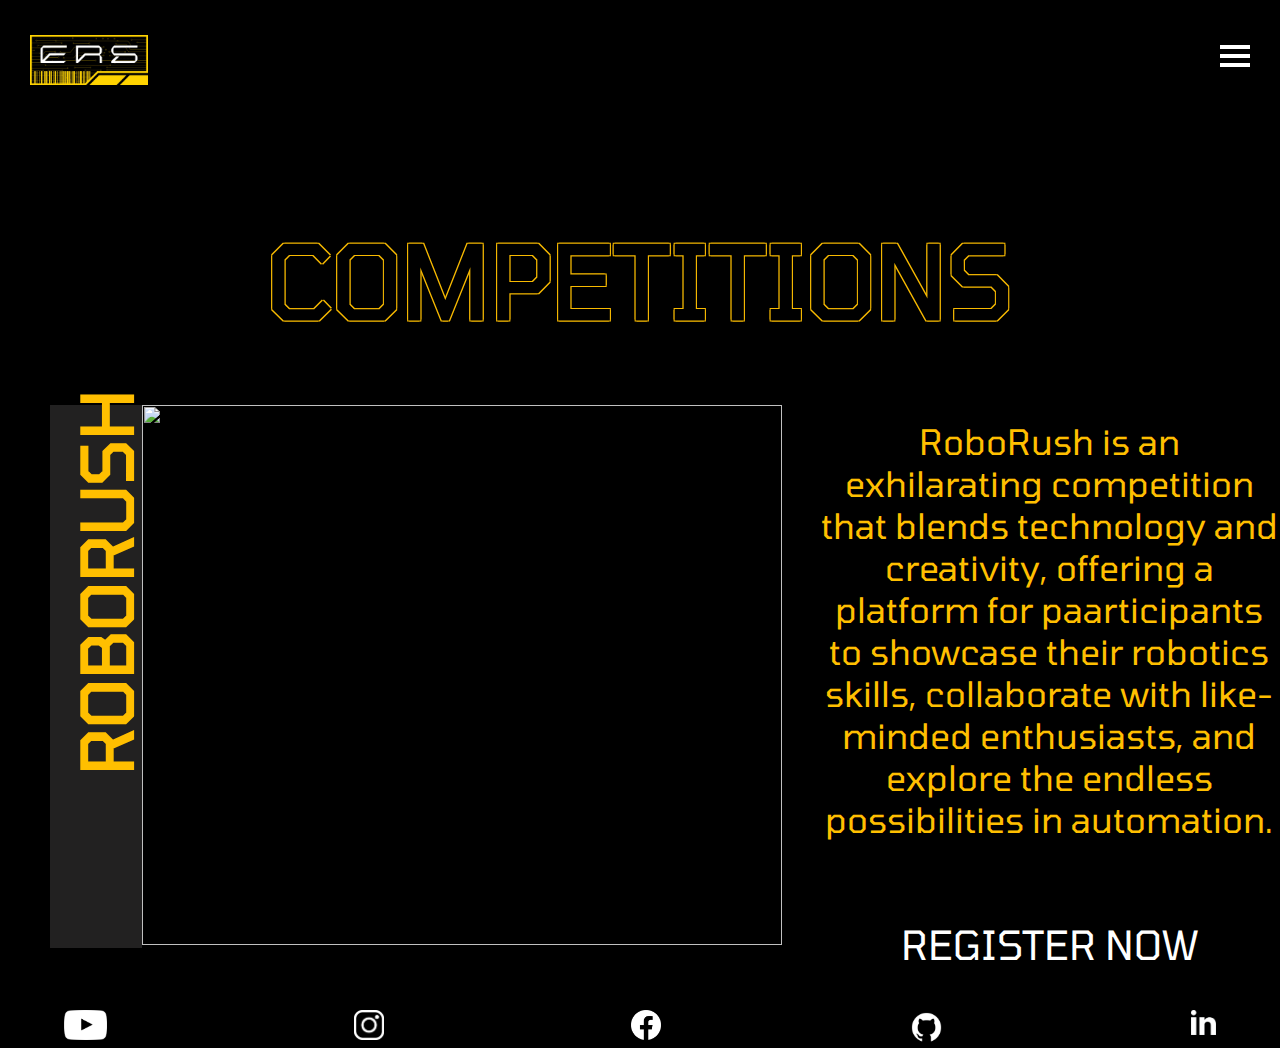
==== competitions.html @ dd45a079 "Add files via upload" ====
<!DOCTYPE html>
<html lang="en">
<head>
    <meta charset="UTF-8">
    <meta name="viewport" content="width=device-width, initial-scale=1.0">
    <title>Electronics and Robotics Society</title>
    <link rel="stylesheet" href="compstyle.css">
    <script src="competitionscript.js"></script>>
</head>
<body>
    <div class="header1">
        <div class="Header">
            <a href="https://www.iiitdmj.ac.in/robotics.iiitdmj.ac.in/" class="logolink">
            <img src="logo.jpg.jpg" id="logo">
            </a>
            <div class="menu-container">
                <div class="hamburger" onclick="toggleMenu()">
                <div class="line"></div>
                <div class="line"></div>
                <div class="line"></div>
                </div>
                <div id="sideMenu" class="side-menu">
                    <br><br>
                    <a href="#">Team</a>
                    <a href="#">Our Projects</a>
                    <a href="competitions.html" style="text-decoration:none">Competitions</a>
                    <a href="#">Sessions</a>
                    <a href="#">Gallery</a>
                    <a href="#">Alumni</a>
                </div>
            </div>
        </div>
    </div>
    <div class="content">
        <div class="competitionstitle">
            <center><h1>COMPETITIONS</h1></center>
        </div>
        <div class="ROBORUSH">
            <div class="ROBOtop">
                <div class="sidebar">
                    <h1 class="robotitle">ROBORUSH</h1>
                </div>
                <span>
                    <img src="roborush.jpg" class="roborushimg">
                </span>
            </div>
            <span class="roborushcontent">
                <p class="robocontent">
                    RoboRush is an exhilarating competition that blends technology and creativity, offering a platform for paarticipants to showcase their robotics skills, collaborate with like-minded enthusiasts, and explore the endless possibilities in automation.
                </p>
                <a href="#" style="text-decoration:none" class="register"><center>
                    REGISTER NOW
                </center>
                </a>
            </span>
        </div>
    </div>
    <div class="footer">
        <div class="footercontent">
            <footer>
            <span>
                <a href="https://www.youtube.com/channel/UCPY8rVtrR8cCqb3jmMtek4w" class="ytlink" target="_blank">
                    <img src="ytlogo.png" id="ytlogo" height="30px" width="42.607489597780859916782246879334px">
                </a>
            </span>
            <span>
                <a href="https://www.instagram.com/ers_iiitdmj/" class="instalink" target="_blank">
                <img src="instalogo.jpg" id="instalogo" height="30px" width="30px">
                </a>
            </span>
            <span>
                <a href="https://www.facebook.com/ers.iiitdmj/" class="fblink" target="_blank">
                <img src="fblogo.png" id="fblogo" height="30px" width="30px">
                </a>
            </span>
            <span>
                <a href="https://github.com/ERS-IIITJ" class="ghlink" target="_blank">
                    <img src="githublogo.png" id="ghlogo" height="35px" width="35px">
                </a>
            </span>
            <span>
                <a href="https://www.linkedin.com/company/robotics-electronics-club-iiitdmj/" class="lilink" target="_blank">
                    <img src="linkedinlogo.jpg" id="lilogo" height="25px" width="25px">
                </a>
            </span>
        </footer>
        </div>
    </div>
    <script src="https://unpkg.com/typed.js@2.1.0/dist/typed.umd.js"></script>

    <script>
        var typed = new Typed(".text-slider", {
        strings: ["Innovate.","Build.","Inspire."],
        typeSpeed: 80,
        loop: true,
        backDelay: 1000,
        backSpeed: 50,
        });
    </script>
</body>
</html>
---- compstyle.css ----
@font-face {
    font-family: Tomorrow-Regular;
    src: url("Tomorrow-Regular.ttf");
}

.Header {
    display: flex;
    justify-content: space-between;
    align-items: center;
    padding: 20px;
    background-color: #000000;
    position: fixed;
    top: 0;
    left: 0;
    width: 100%;
    z-index: 10;
}

body {
    font-family: Tomorrow-Regular;
    margin: 0;
    padding: 0;
    overflow-x: hidden;
    background-color: #000000;
}

.logolink {
    display: block;
}

#logo {
    margin-top: 10px;
    margin-left: 10px;
    width: 118px;
    height: 50px;
}

.menu-container {
    position: relative;
    display: flex;
    justify-content: flex-end;
    z-index: 3;
}

.hamburger {
    width: 30px;
    cursor: pointer;
    margin: 20px;
    margin-right: 50px;
    transition: transform 0.4s ease;
}

.hamburger.slide-out {
    transform: translateX(-180px); /* Move the hamburger icon out of view */
    z-index: 2;
}

.hamburger {
    transform: translateX(0); /* Resets to original position */
}

.line {
    width: 100%;
    height: 4px;
    right: 0;
    z-index: 2;
    background-color: rgb(255, 255, 255);
    margin: 5px 0;
    transition: 0.4s;
}

.side-menu {
    height: 100%;
    width: 0;
    position: fixed;
    top: 0;
    right: 0;
    background-color: #000000;
    overflow-x: hidden;
    transition: 0.4s;
    padding-top: 60px;
}

.content {
    margin-top: 200px;
    color: #ffbf00;
}

.competitionstitle {
    color: black;
    text-shadow: -1px -1px 0 #f8ba00, 1px -1px 0 rgb(248, 186, 0), -1px 1px 0 #f8ba00, 1px 1px 0 #f8ba00;
    font-size: 50px;
    width: 100%;
}

.side-menu a {
    padding: 8px 8px 8px 32px;
    text-decoration: none;
    font-size: 25px;
    color: #fff;
    display: block;
    z-index: 1;
}

.side-menu a:hover {
    color: #f8ba00;
}

.side-menu.active {
    width: 250px;
    opacity: 0.8;
}

.class {
    display: flex;
    justify-content: center;
    align-items: center;
    height: 100vh;
    color: #fff;
    font-size: 30px;
}

.robotitle {
    transform: rotateZ(270deg);
    margin-top: 175%;
    margin-left: 20%;
    
}

.sidebar {
    font-size: 35px;
    width: 12%;
    background-color: rgb(34, 33, 33);
    text-align: center;
    padding-top:130px ;
}

.ROBORUSH {
    display: flex;
    justify-content: center; /* Centers items horizontally */
    align-items: center; /* Centers items vertically */
    height: 60vh; /* Adjust height if necessary */
    width: 100%;
    margin: 0 auto; /* Centers the entire block horizontally */
}

.ROBOtop{
    display: flex;
    padding-left: 50px;
    width: 60%;
}

.roborushcontent{
    width: 40%;
}

.robocontent{
    font-size: 35px;
    margin-bottom: 80px;
    text-align: center;
}

.register{
    font-size: 40px;
    color: white;
}

.roborushimg {
    height: 60vh;
    width: 50vw;
}

footer {
    display: flex;
    justify-content: space-between;
    margin-left: 5%;
    margin-right: 5%;
    margin-top: 5%;
}

.ytlink, .instalink, .fblink, .gilink, .lilink {
    height: 20px;
    width: 20px;
}

/* ========== Media Queries for Responsive Design ========== */

/* For tablets and smaller screens (max-width: 768px) */
@media (max-width: 1025px) {
    .Header {
        padding: 10px;
    }

    #logo {
        width: 90px;
        height: 40px;
    }

    .hamburger {
        width: 25px;
        margin-right: 20px;
    }

    .competitionstitle {
        font-size: 40px;
    }

    .robotitle {
        margin-top: 25vw;
        margin-left: 2%;
        font-size: 6vw;
    }

    .sidebar {
        font-size: 28px;
        width: 10%;
    }

    .ROBORUSH {
        flex-direction: column; /* Stack items vertically */
        justify-content: center;
        align-items: center; /* Centers both horizontally and vertically */
        height: auto;
        width: 100%;
        margin: 0 auto;
    }

    .roborushimg {
        width: 90vw; /* Adjust image width for smaller screens */
        height: auto;
    }

    .ROBOtop {
        width: 100%;
        justify-content: center;
    }

    .roborushcontent {
        width: 100%;
        text-align: center; /* Center the text in smaller screens */
    }

    footer {
        flex-direction: column;
        margin: 2%;
    }
}

@media (max-width: 500px) {
    .Header {
        padding: 10px;
    }

    #logo {
        width: 90px;
        height: 40px;
    }

    .hamburger {
        width: 25px;
        margin-right: 20px;
    }

    .competitionstitle {
        font-size: 40px;
    }

    .robotitle {
        margin-top: 25vw;
        margin-left: 2%;
        font-size: 6vw;
    }

    .sidebar {
        font-size: 28px;
        width: 10%;
    }

    .ROBORUSH {
        flex-direction: column; /* Stack items vertically */
        justify-content: center;
        align-items: center; /* Centers both horizontally and vertically */
        height: auto;
        width: 100%;
        margin: 0 auto;
    }

    .roborushimg {
        width: 90vw; /* Adjust image width for smaller screens */
        height: auto;
    }

    .ROBOtop {
        width: 100%;
        justify-content: center;
    }

    .roborushcontent {
        width: 100%;
        text-align: center; /* Center the text in smaller screens */
    }

    footer {
        flex-direction: column;
        margin: 2%;
    }
}
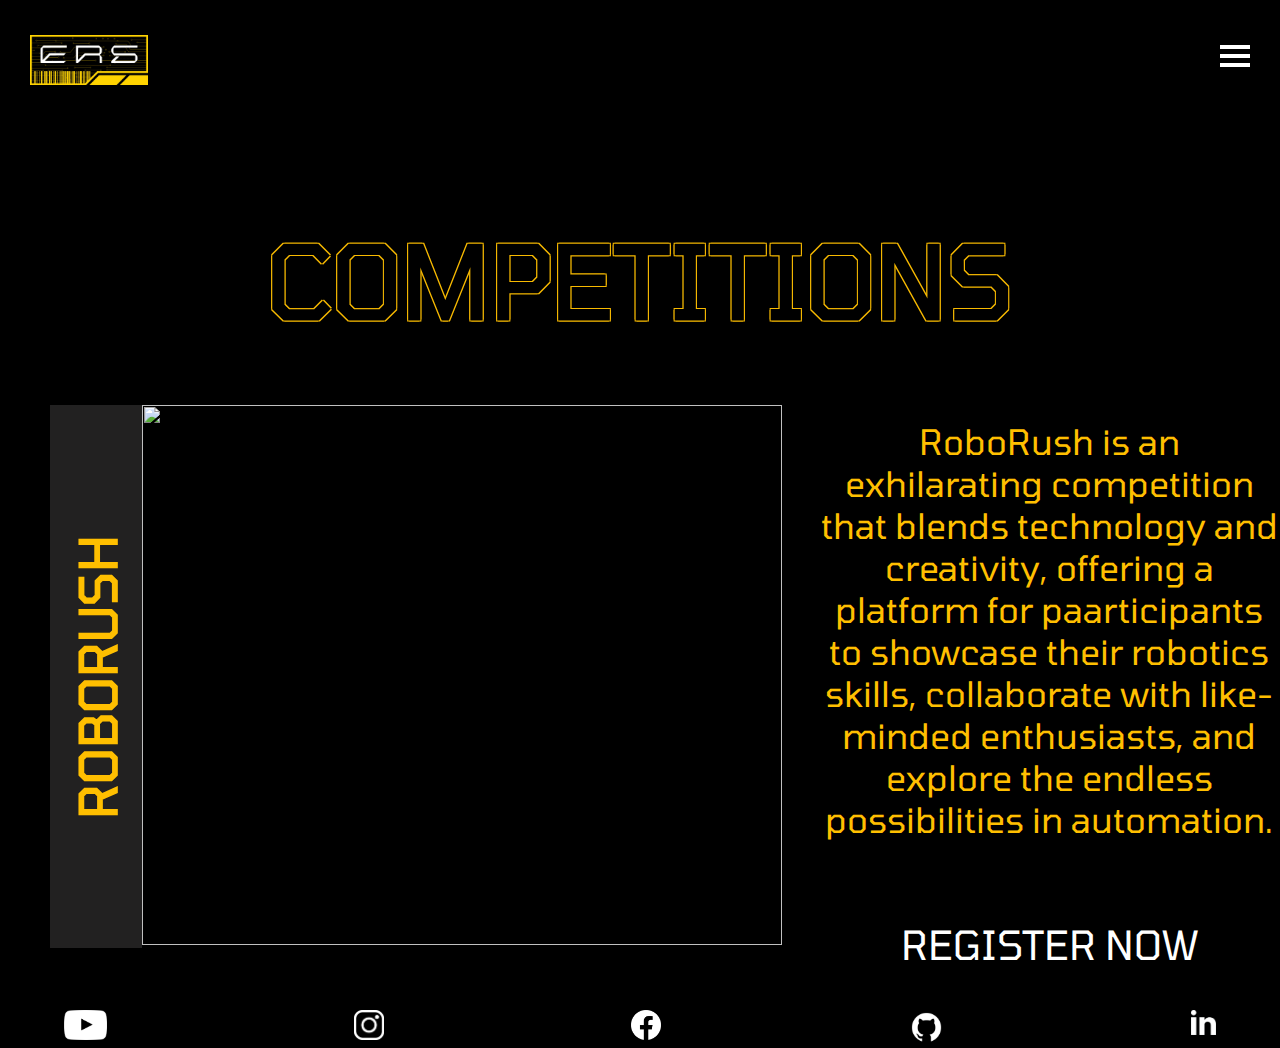
==== commit 6ac5176a: "Update competitions.html" ====
--- a/competitions.html
+++ b/competitions.html
@@ -40,9 +40,9 @@
                 <div class="sidebar">
                     <h1 class="robotitle">ROBORUSH</h1>
                 </div>
-                <span>
+                <div>
                     <img src="roborush.jpg" class="roborushimg">
-                </span>
+                </div>
             </div>
             <span class="roborushcontent">
                 <p class="robocontent">
@@ -98,4 +98,4 @@
         });
     </script>
 </body>
-</html>+</html>
--- a/compstyle.css
+++ b/compstyle.css
@@ -121,18 +121,19 @@
 }
 
 .robotitle {
-    transform: rotateZ(270deg);
-    margin-top: 175%;
-    margin-left: 20%;
+    transform: rotateZ(-90deg);
+    /* margin-top: auto;
+    margin-left: auto; */
     
 }
 
 .sidebar {
-    font-size: 35px;
+    font-size: 2vw;
     width: 12%;
     background-color: rgb(34, 33, 33);
-    text-align: center;
-    padding-top:130px ;
+    display: flex;
+    justify-content: center;
+    align-items: center;
 }
 
 .ROBORUSH {
@@ -202,11 +203,11 @@
     }
 
     .competitionstitle {
-        font-size: 40px;
+        font-size: 6vw;
     }
 
     .robotitle {
-        margin-top: 25vw;
+        margin-top: 10vw;
         margin-left: 2%;
         font-size: 6vw;
     }
@@ -214,6 +215,7 @@
     .sidebar {
         font-size: 28px;
         width: 10%;
+        height: auto;
     }
 
     .ROBORUSH {
@@ -222,86 +224,26 @@
         align-items: center; /* Centers both horizontally and vertically */
         height: auto;
         width: 100%;
-        margin: 0 auto;
     }
 
     .roborushimg {
-        width: 90vw; /* Adjust image width for smaller screens */
+        width: 90%; /* Adjust image width for smaller screens */
         height: auto;
     }
 
     .ROBOtop {
         width: 100%;
         justify-content: center;
+        height: auto;
     }
 
     .roborushcontent {
-        width: 100%;
+        width: 90%;
+        font-size: 2vw;
         text-align: center; /* Center the text in smaller screens */
     }
 
     footer {
-        flex-direction: column;
         margin: 2%;
     }
 }
-
-@media (max-width: 500px) {
-    .Header {
-        padding: 10px;
-    }
-
-    #logo {
-        width: 90px;
-        height: 40px;
-    }
-
-    .hamburger {
-        width: 25px;
-        margin-right: 20px;
-    }
-
-    .competitionstitle {
-        font-size: 40px;
-    }
-
-    .robotitle {
-        margin-top: 25vw;
-        margin-left: 2%;
-        font-size: 6vw;
-    }
-
-    .sidebar {
-        font-size: 28px;
-        width: 10%;
-    }
-
-    .ROBORUSH {
-        flex-direction: column; /* Stack items vertically */
-        justify-content: center;
-        align-items: center; /* Centers both horizontally and vertically */
-        height: auto;
-        width: 100%;
-        margin: 0 auto;
-    }
-
-    .roborushimg {
-        width: 90vw; /* Adjust image width for smaller screens */
-        height: auto;
-    }
-
-    .ROBOtop {
-        width: 100%;
-        justify-content: center;
-    }
-
-    .roborushcontent {
-        width: 100%;
-        text-align: center; /* Center the text in smaller screens */
-    }
-
-    footer {
-        flex-direction: column;
-        margin: 2%;
-    }
-}
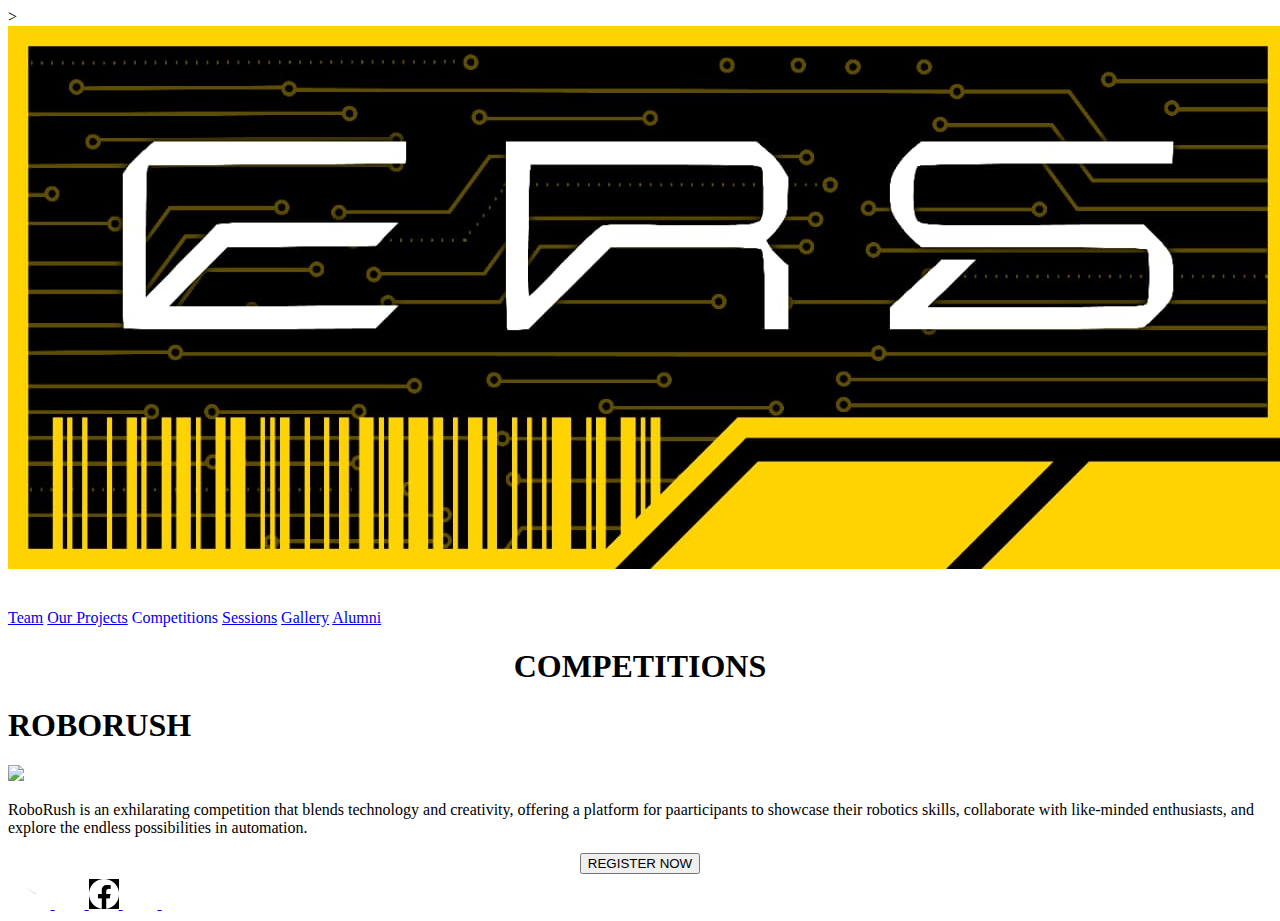
==== commit 9e513698: "Update competitions.html" ====
--- a/competitions.html
+++ b/competitions.html
@@ -48,8 +48,11 @@
                 <p class="robocontent">
                     RoboRush is an exhilarating competition that blends technology and creativity, offering a platform for paarticipants to showcase their robotics skills, collaborate with like-minded enthusiasts, and explore the endless possibilities in automation.
                 </p>
-                <a href="#" style="text-decoration:none" class="register"><center>
+                <a href="index.html" style="text-decoration:none" class="register">
+                <center>
+                    <button class="registerbut">
                     REGISTER NOW
+                    </button>
                 </center>
                 </a>
             </span>
--- a/compstyle.css
+++ b/compstyle.css
@@ -1,249 +1,104 @@
-@font-face {
-    font-family: Tomorrow-Regular;
-    src: url("Tomorrow-Regular.ttf");
-}
+<!DOCTYPE html>
+<html lang="en">
+<head>
+    <meta charset="UTF-8">
+    <meta name="viewport" content="width=device-width, initial-scale=1.0">
+    <title>Electronics and Robotics Society</title>
+    <link rel="stylesheet" href="compstyle.css">
+    <script src="competitionscript.js"></script>>
+</head>
+<body>
+    <div class="header1">
+        <div class="Header">
+            <a href="https://www.iiitdmj.ac.in/robotics.iiitdmj.ac.in/" class="logolink">
+            <img src="logo.jpg.jpg" id="logo">
+            </a>
+            <div class="menu-container">
+                <div class="hamburger" onclick="toggleMenu()">
+                <div class="line"></div>
+                <div class="line"></div>
+                <div class="line"></div>
+                </div>
+                <div id="sideMenu" class="side-menu">
+                    <br><br>
+                    <a href="#">Team</a>
+                    <a href="#">Our Projects</a>
+                    <a href="competitions.html" style="text-decoration:none">Competitions</a>
+                    <a href="#">Sessions</a>
+                    <a href="#">Gallery</a>
+                    <a href="#">Alumni</a>
+                </div>
+            </div>
+        </div>
+    </div>
+    <div class="content">
+        <div class="competitionstitle">
+            <center><h1>COMPETITIONS</h1></center>
+        </div>
+        <div class="ROBORUSH">
+            <div class="ROBOtop">
+                <div class="sidebar">
+                    <h1 class="robotitle">ROBORUSH</h1>
+                </div>
+                <div>
+                    <img src="roborush.jpg" class="roborushimg">
+                </div>
+            </div>
+            <span class="roborushcontent">
+                <p class="robocontent">
+                    RoboRush is an exhilarating competition that blends technology and creativity, offering a platform for paarticipants to showcase their robotics skills, collaborate with like-minded enthusiasts, and explore the endless possibilities in automation.
+                </p>
+                <a href="index.html" style="text-decoration:none" class="register">
+                <center>
+                    <button class="registerbut">
+                    REGISTER NOW
+                    </button>
+                </center>
+                </a>
+            </span>
+        </div>
+    </div>
+    <div class="footer">
+        <div class="footercontent">
+            <footer>
+            <span>
+                <a href="https://www.youtube.com/channel/UCPY8rVtrR8cCqb3jmMtek4w" class="ytlink" target="_blank">
+                    <img src="ytlogo.png" id="ytlogo" height="30px" width="42.607489597780859916782246879334px">
+                </a>
+            </span>
+            <span>
+                <a href="https://www.instagram.com/ers_iiitdmj/" class="instalink" target="_blank">
+                <img src="instalogo.jpg" id="instalogo" height="30px" width="30px">
+                </a>
+            </span>
+            <span>
+                <a href="https://www.facebook.com/ers.iiitdmj/" class="fblink" target="_blank">
+                <img src="fblogo.png" id="fblogo" height="30px" width="30px">
+                </a>
+            </span>
+            <span>
+                <a href="https://github.com/ERS-IIITJ" class="ghlink" target="_blank">
+                    <img src="githublogo.png" id="ghlogo" height="35px" width="35px">
+                </a>
+            </span>
+            <span>
+                <a href="https://www.linkedin.com/company/robotics-electronics-club-iiitdmj/" class="lilink" target="_blank">
+                    <img src="linkedinlogo.jpg" id="lilogo" height="25px" width="25px">
+                </a>
+            </span>
+        </footer>
+        </div>
+    </div>
+    <script src="https://unpkg.com/typed.js@2.1.0/dist/typed.umd.js"></script>
 
-.Header {
-    display: flex;
-    justify-content: space-between;
-    align-items: center;
-    padding: 20px;
-    background-color: #000000;
-    position: fixed;
-    top: 0;
-    left: 0;
-    width: 100%;
-    z-index: 10;
-}
-
-body {
-    font-family: Tomorrow-Regular;
-    margin: 0;
-    padding: 0;
-    overflow-x: hidden;
-    background-color: #000000;
-}
-
-.logolink {
-    display: block;
-}
-
-#logo {
-    margin-top: 10px;
-    margin-left: 10px;
-    width: 118px;
-    height: 50px;
-}
-
-.menu-container {
-    position: relative;
-    display: flex;
-    justify-content: flex-end;
-    z-index: 3;
-}
-
-.hamburger {
-    width: 30px;
-    cursor: pointer;
-    margin: 20px;
-    margin-right: 50px;
-    transition: transform 0.4s ease;
-}
-
-.hamburger.slide-out {
-    transform: translateX(-180px); /* Move the hamburger icon out of view */
-    z-index: 2;
-}
-
-.hamburger {
-    transform: translateX(0); /* Resets to original position */
-}
-
-.line {
-    width: 100%;
-    height: 4px;
-    right: 0;
-    z-index: 2;
-    background-color: rgb(255, 255, 255);
-    margin: 5px 0;
-    transition: 0.4s;
-}
-
-.side-menu {
-    height: 100%;
-    width: 0;
-    position: fixed;
-    top: 0;
-    right: 0;
-    background-color: #000000;
-    overflow-x: hidden;
-    transition: 0.4s;
-    padding-top: 60px;
-}
-
-.content {
-    margin-top: 200px;
-    color: #ffbf00;
-}
-
-.competitionstitle {
-    color: black;
-    text-shadow: -1px -1px 0 #f8ba00, 1px -1px 0 rgb(248, 186, 0), -1px 1px 0 #f8ba00, 1px 1px 0 #f8ba00;
-    font-size: 50px;
-    width: 100%;
-}
-
-.side-menu a {
-    padding: 8px 8px 8px 32px;
-    text-decoration: none;
-    font-size: 25px;
-    color: #fff;
-    display: block;
-    z-index: 1;
-}
-
-.side-menu a:hover {
-    color: #f8ba00;
-}
-
-.side-menu.active {
-    width: 250px;
-    opacity: 0.8;
-}
-
-.class {
-    display: flex;
-    justify-content: center;
-    align-items: center;
-    height: 100vh;
-    color: #fff;
-    font-size: 30px;
-}
-
-.robotitle {
-    transform: rotateZ(-90deg);
-    /* margin-top: auto;
-    margin-left: auto; */
-    
-}
-
-.sidebar {
-    font-size: 2vw;
-    width: 12%;
-    background-color: rgb(34, 33, 33);
-    display: flex;
-    justify-content: center;
-    align-items: center;
-}
-
-.ROBORUSH {
-    display: flex;
-    justify-content: center; /* Centers items horizontally */
-    align-items: center; /* Centers items vertically */
-    height: 60vh; /* Adjust height if necessary */
-    width: 100%;
-    margin: 0 auto; /* Centers the entire block horizontally */
-}
-
-.ROBOtop{
-    display: flex;
-    padding-left: 50px;
-    width: 60%;
-}
-
-.roborushcontent{
-    width: 40%;
-}
-
-.robocontent{
-    font-size: 35px;
-    margin-bottom: 80px;
-    text-align: center;
-}
-
-.register{
-    font-size: 40px;
-    color: white;
-}
-
-.roborushimg {
-    height: 60vh;
-    width: 50vw;
-}
-
-footer {
-    display: flex;
-    justify-content: space-between;
-    margin-left: 5%;
-    margin-right: 5%;
-    margin-top: 5%;
-}
-
-.ytlink, .instalink, .fblink, .gilink, .lilink {
-    height: 20px;
-    width: 20px;
-}
-
-/* ========== Media Queries for Responsive Design ========== */
-
-/* For tablets and smaller screens (max-width: 768px) */
-@media (max-width: 1025px) {
-    .Header {
-        padding: 10px;
-    }
-
-    #logo {
-        width: 90px;
-        height: 40px;
-    }
-
-    .hamburger {
-        width: 25px;
-        margin-right: 20px;
-    }
-
-    .competitionstitle {
-        font-size: 6vw;
-    }
-
-    .robotitle {
-        margin-top: 10vw;
-        margin-left: 2%;
-        font-size: 6vw;
-    }
-
-    .sidebar {
-        font-size: 28px;
-        width: 10%;
-        height: auto;
-    }
-
-    .ROBORUSH {
-        flex-direction: column; /* Stack items vertically */
-        justify-content: center;
-        align-items: center; /* Centers both horizontally and vertically */
-        height: auto;
-        width: 100%;
-    }
-
-    .roborushimg {
-        width: 90%; /* Adjust image width for smaller screens */
-        height: auto;
-    }
-
-    .ROBOtop {
-        width: 100%;
-        justify-content: center;
-        height: auto;
-    }
-
-    .roborushcontent {
-        width: 90%;
-        font-size: 2vw;
-        text-align: center; /* Center the text in smaller screens */
-    }
-
-    footer {
-        margin: 2%;
-    }
-}
+    <script>
+        var typed = new Typed(".text-slider", {
+        strings: ["Innovate.","Build.","Inspire."],
+        typeSpeed: 80,
+        loop: true,
+        backDelay: 1000,
+        backSpeed: 50,
+        });
+    </script>
+</body>
+</html>
